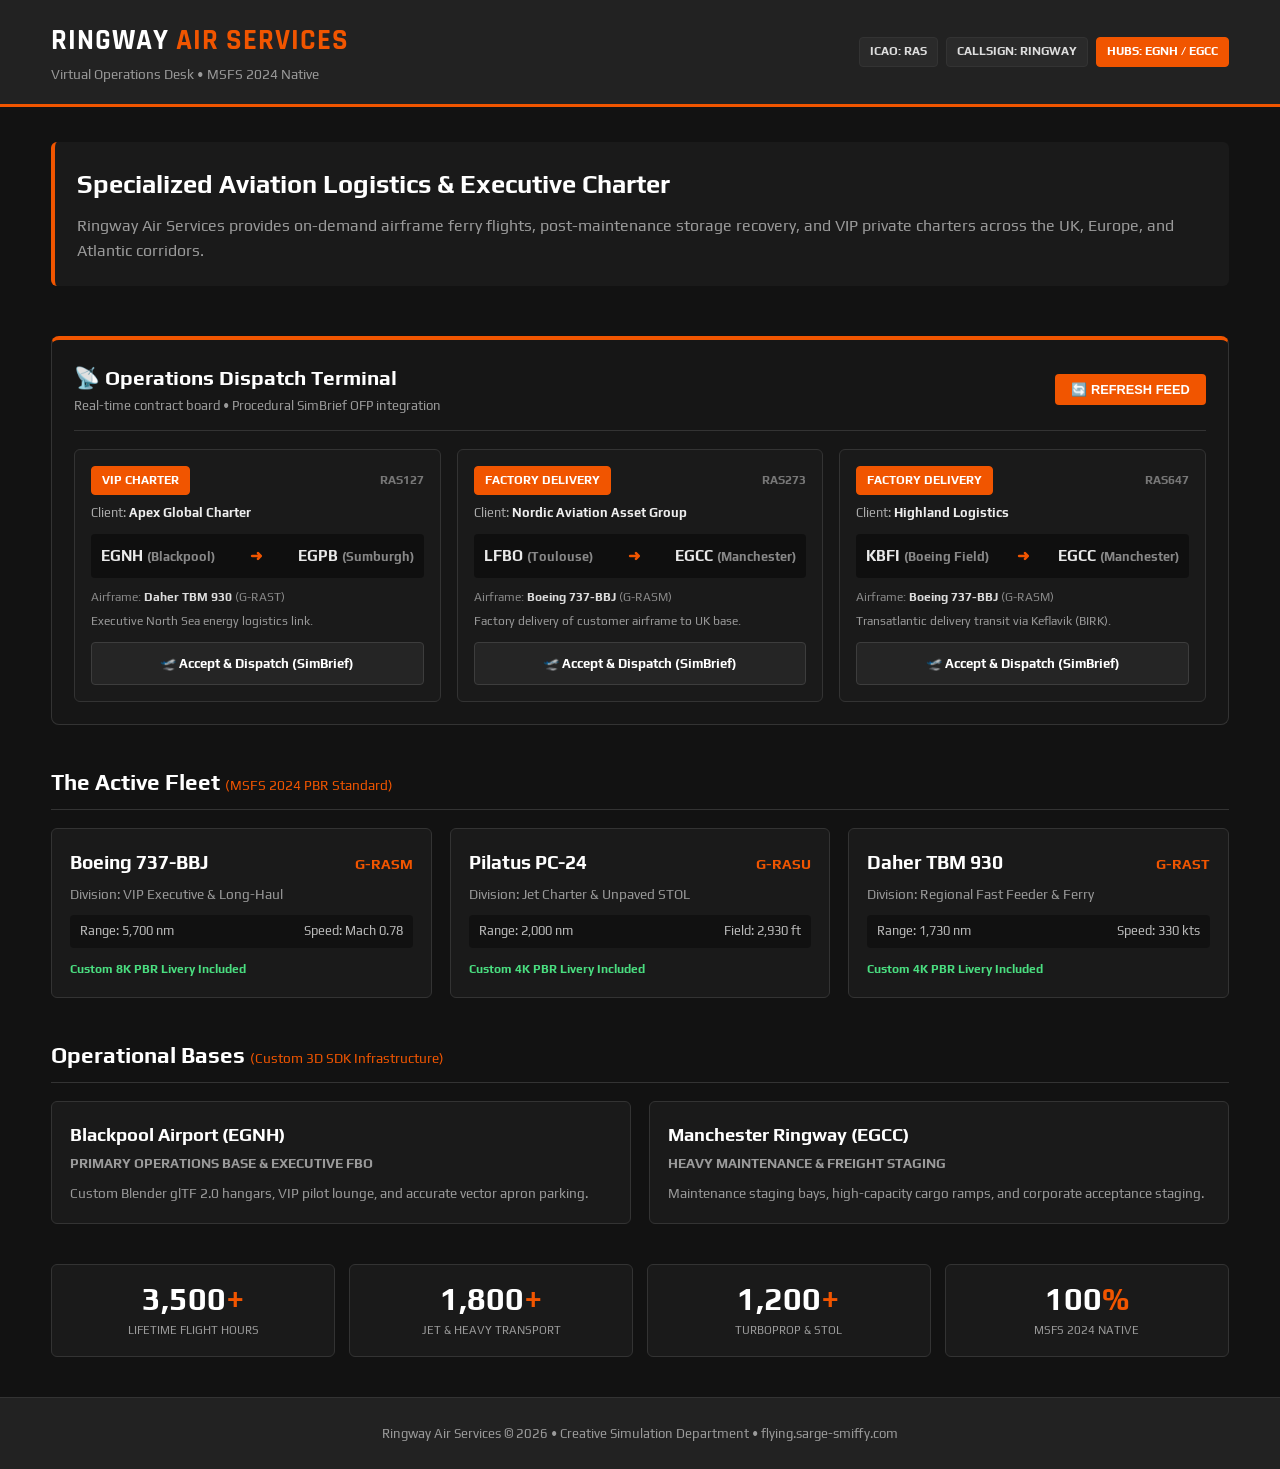
==== index.html @ 533b8bbf "Building" ====
<!DOCTYPE html>
<html lang="en-GB">
<head>
  <meta charset="UTF-8">
  <meta name="viewport" content="width=device-width, initial-scale=1.0">
  <title>Ringway Air Services | Virtual Operations &amp; Dispatch Hub</title>
  <link rel="preconnect" href="https://fonts.googleapis.com">
  <link rel="preconnect" href="https://fonts.gstatic.com" crossorigin>
  <link href="https://fonts.googleapis.com/css2?family=Play:wght@400;700&family=Rajdhani:wght@600;700&display=swap" rel="stylesheet">
  <link rel="stylesheet" href="css/style.css">
</head>
<body>

  <!-- Masthead -->
  <header>
    <div class="container nav-bar">
      <div class="brand">
        <h1>RINGWAY <span>AIR SERVICES</span></h1>
        <p>Virtual Operations Desk &bull; MSFS 2024 Native</p>
      </div>
      <div class="nav-badges">
        <span class="badge">ICAO: RAS</span>
        <span class="badge">Callsign: RINGWAY</span>
        <span class="badge badge-accent">Hubs: EGNH / EGCC</span>
      </div>
    </div>
  </header>

  <main class="container">
    
    <!-- Hero / B2B Contractor Statement -->
    <section class="hero-section">
      <div class="hero-content">
        <h2>Specialized Aviation Logistics &amp; Executive Charter</h2>
        <p>Ringway Air Services provides on-demand airframe ferry flights, post-maintenance storage recovery, and VIP private charters across the UK, Europe, and Atlantic corridors.</p>
      </div>
    </section>

    <!-- Pillar 3: Automated Dispatch Desk -->
    <section class="terminal-container">
      <div class="terminal-header">
        <div>
          <h3>📡 Operations Dispatch Terminal</h3>
          <p>Real-time contract board &bull; Procedural SimBrief OFP integration</p>
        </div>
        <button id="refresh-btn" class="btn-primary" onclick="generateContracts()">🔄 Refresh Feed</button>
      </div>
      <div id="contract-grid" class="contract-grid">
        <!-- Injected via dispatch.js -->
      </div>
    </section>

    <!-- Pillar 1: Fleet Showcase & Paint Bay -->
    <section class="section-block">
      <h3 class="section-title">The Active Fleet <span>(MSFS 2024 PBR Standard)</span></h3>
      <div class="fleet-grid">
        
        <div class="fleet-card">
          <div class="fleet-header">
            <h4>Boeing 737-BBJ</h4>
            <span class="fleet-reg">G-RASM</span>
          </div>
          <p class="fleet-role">Division: VIP Executive &amp; Long-Haul</p>
          <div class="fleet-specs">
            <span>Range: 5,700 nm</span>
            <span>Speed: Mach 0.78</span>
          </div>
          <div class="download-badge">Custom 8K PBR Livery Included</div>
        </div>

        <div class="fleet-card">
          <div class="fleet-header">
            <h4>Pilatus PC-24</h4>
            <span class="fleet-reg">G-RASU</span>
          </div>
          <p class="fleet-role">Division: Jet Charter &amp; Unpaved STOL</p>
          <div class="fleet-specs">
            <span>Range: 2,000 nm</span>
            <span>Field: 2,930 ft</span>
          </div>
          <div class="download-badge">Custom 4K PBR Livery Included</div>
        </div>

        <div class="fleet-card">
          <div class="fleet-header">
            <h4>Daher TBM 930</h4>
            <span class="fleet-reg">G-RAST</span>
          </div>
          <p class="fleet-role">Division: Regional Fast Feeder &amp; Ferry</p>
          <div class="fleet-specs">
            <span>Range: 1,730 nm</span>
            <span>Speed: 330 kts</span>
          </div>
          <div class="download-badge">Custom 4K PBR Livery Included</div>
        </div>

      </div>
    </section>

    <!-- Pillar 2: Scenery Radar -->
    <section class="section-block">
      <h3 class="section-title">Operational Bases <span>(Custom 3D SDK Infrastructure)</span></h3>
      <div class="scenery-grid">
        <div class="scenery-card">
          <h4>Blackpool Airport (EGNH)</h4>
          <p class="scenery-type">Primary Operations Base &amp; Executive FBO</p>
          <p>Custom Blender glTF 2.0 hangars, VIP pilot lounge, and accurate vector apron parking.</p>
        </div>
        <div class="scenery-card">
          <h4>Manchester Ringway (EGCC)</h4>
          <p class="scenery-type">Heavy Maintenance &amp; Freight Staging</p>
          <p>Maintenance staging bays, high-capacity cargo ramps, and corporate acceptance staging.</p>
        </div>
      </div>
    </section>

    <!-- Flight Telemetry & Pedigree -->
    <section class="stats-panel">
      <div class="stat-item">
        <div class="stat-num">3,500<span>+</span></div>
        <div class="stat-label">Lifetime Flight Hours</div>
      </div>
      <div class="stat-item">
        <div class="stat-num">1,800<span>+</span></div>
        <div class="stat-label">Jet &amp; Heavy Transport</div>
      </div>
      <div class="stat-item">
        <div class="stat-num">1,200<span>+</span></div>
        <div class="stat-label">Turboprop &amp; STOL</div>
      </div>
      <div class="stat-item">
        <div class="stat-num">100<span>%</span></div>
        <div class="stat-label">MSFS 2024 Native</div>
      </div>
    </section>

  </main>

  <footer>
    <div class="container">
      <p>Ringway Air Services &copy; 2026 &bull; Creative Simulation Department &bull; flying.sarge-smiffy.com</p>
    </div>
  </footer>

  <script src="js/dispatch.js"></script>
</body>
</html>
---- css/style.css ----
:root {
  --ras-orange: #F15500;
  --ras-orange-hover: #d14900;
  --ras-charcoal: #222222;
  --ras-bg: #121212;
  --ras-surface: #1a1a1a;
  --ras-border: #333333;
  --ras-text: #EAEAEA;
  --ras-muted: #9A9A9A;
}

* { box-sizing: border-box; margin: 0; padding: 0; }
body {
  background-color: var(--ras-bg);
  color: var(--ras-text);
  font-family: 'Play', sans-serif;
  line-height: 1.6;
}

.container { width: 92%; max-width: 1200px; margin: 0 auto; }

/* Header */
header {
  background: var(--ras-charcoal);
  border-bottom: 3px solid var(--ras-orange);
  padding: 18px 0;
}
.nav-bar {
  display: flex;
  justify-content: space-between;
  align-items: center;
  flex-wrap: wrap;
  gap: 15px;
}
.brand h1 {
  font-family: 'Rajdhani', sans-serif;
  font-size: 1.8rem;
  font-weight: 700;
  color: #FFF;
  letter-spacing: 1px;
}
.brand h1 span { color: var(--ras-orange); }
.brand p { font-size: 0.85rem; color: var(--ras-muted); }

.nav-badges { display: flex; gap: 8px; flex-wrap: wrap; }
.badge {
  background: #2a2a2a;
  border: 1px solid var(--ras-border);
  color: #DDD;
  padding: 4px 10px;
  border-radius: 4px;
  font-size: 0.75rem;
  font-weight: 700;
  text-transform: uppercase;
}
.badge-accent { background: var(--ras-orange); color: #FFF; border-color: var(--ras-orange); }

/* Hero */
.hero-section {
  padding: 35px 0 20px;
}
.hero-content {
  background: var(--ras-surface);
  border-left: 4px solid var(--ras-orange);
  padding: 22px;
  border-radius: 6px;
}
.hero-content h2 { font-size: 1.6rem; color: #FFF; margin-bottom: 8px; }
.hero-content p { font-size: 1rem; color: var(--ras-muted); }

/* Terminal */
.terminal-container {
  background: #161616;
  border: 1px solid var(--ras-border);
  border-top: 4px solid var(--ras-orange);
  border-radius: 8px;
  padding: 22px;
  margin: 30px 0;
}
.terminal-header {
  display: flex;
  justify-content: space-between;
  align-items: center;
  border-bottom: 1px solid var(--ras-border);
  padding-bottom: 14px;
  margin-bottom: 18px;
  flex-wrap: wrap;
  gap: 10px;
}
.terminal-header h3 { font-size: 1.3rem; color: #FFF; }
.terminal-header p { font-size: 0.82rem; color: var(--ras-muted); }

.btn-primary {
  background: var(--ras-orange);
  color: #FFF;
  border: none;
  padding: 8px 16px;
  border-radius: 4px;
  font-weight: 700;
  cursor: pointer;
  font-size: 0.8rem;
  text-transform: uppercase;
  transition: background 0.2s;
}
.btn-primary:hover { background: var(--ras-orange-hover); }

.contract-grid {
  display: grid;
  grid-template-columns: repeat(auto-fit, minmax(290px, 1fr));
  gap: 16px;
}
.contract-card {
  background: var(--ras-surface);
  border: 1px solid var(--ras-border);
  border-radius: 6px;
  padding: 16px;
  display: flex;
  flex-direction: column;
  justify-content: space-between;
}
.route-box {
  background: #0f0f0f;
  padding: 10px;
  border-radius: 4px;
  margin: 10px 0;
  display: flex;
  justify-content: space-between;
  font-weight: 700;
  font-size: 0.95rem;
}
.btn-dispatch {
  display: block;
  text-align: center;
  background: #252525;
  color: #FFF;
  text-decoration: none;
  padding: 10px;
  border-radius: 4px;
  font-weight: 700;
  font-size: 0.82rem;
  margin-top: 12px;
  border: 1px solid #3d3d3d;
  transition: background 0.2s;
}
.btn-dispatch:hover { background: var(--ras-orange); border-color: var(--ras-orange); }

/* Fleet & Scenery Grids */
.section-block { margin: 40px 0; }
.section-title {
  font-size: 1.4rem;
  color: #FFF;
  margin-bottom: 18px;
  border-bottom: 1px solid var(--ras-border);
  padding-bottom: 8px;
}
.section-title span { font-size: 0.85rem; color: var(--ras-orange); font-weight: 400; }

.fleet-grid, .scenery-grid {
  display: grid;
  grid-template-columns: repeat(auto-fit, minmax(280px, 1fr));
  gap: 18px;
}
.fleet-card, .scenery-card {
  background: var(--ras-surface);
  border: 1px solid var(--ras-border);
  border-radius: 6px;
  padding: 18px;
  transition: transform 0.2s, border-color 0.2s;
}
.fleet-card:hover, .scenery-card:hover {
  transform: translateY(-3px);
  border-color: var(--ras-orange);
}
.fleet-header { display: flex; justify-content: space-between; align-items: baseline; margin-bottom: 6px; }
.fleet-header h4 { font-size: 1.2rem; color: #FFF; }
.fleet-reg { color: var(--ras-orange); font-weight: 700; font-size: 0.9rem; }
.fleet-role { font-size: 0.85rem; color: var(--ras-muted); margin-bottom: 10px; }
.fleet-specs { display: flex; justify-content: space-between; font-size: 0.8rem; color: #BBB; background: #111; padding: 6px 10px; border-radius: 4px; margin-bottom: 12px; }
.download-badge { font-size: 0.75rem; color: #4ade80; font-weight: 700; }

.scenery-card h4 { font-size: 1.15rem; color: #FFF; margin-bottom: 4px; }
.scenery-type { font-size: 0.8rem; color: var(--ras-orange); font-weight: 700; margin-bottom: 8px; text-transform: uppercase; }
.scenery-card p { font-size: 0.85rem; color: var(--ras-muted); }

/* Stats */
.stats-panel {
  display: grid;
  grid-template-columns: repeat(auto-fit, minmax(180px, 1fr));
  gap: 14px;
  margin: 35px 0;
  text-align: center;
}
.stat-item {
  background: var(--ras-surface);
  padding: 16px;
  border-radius: 6px;
  border: 1px solid var(--ras-border);
}
.stat-num { font-size: 2rem; font-weight: 700; color: #FFF; line-height: 1.1; }
.stat-num span { color: var(--ras-orange); }
.stat-label { font-size: 0.72rem; color: var(--ras-muted); text-transform: uppercase; margin-top: 5px; }

footer {
  background: var(--ras-charcoal);
  border-top: 1px solid var(--ras-border);
  padding: 25px 0;
  text-align: center;
  font-size: 0.82rem;
  color: var(--ras-muted);
  margin-top: 40px;
}
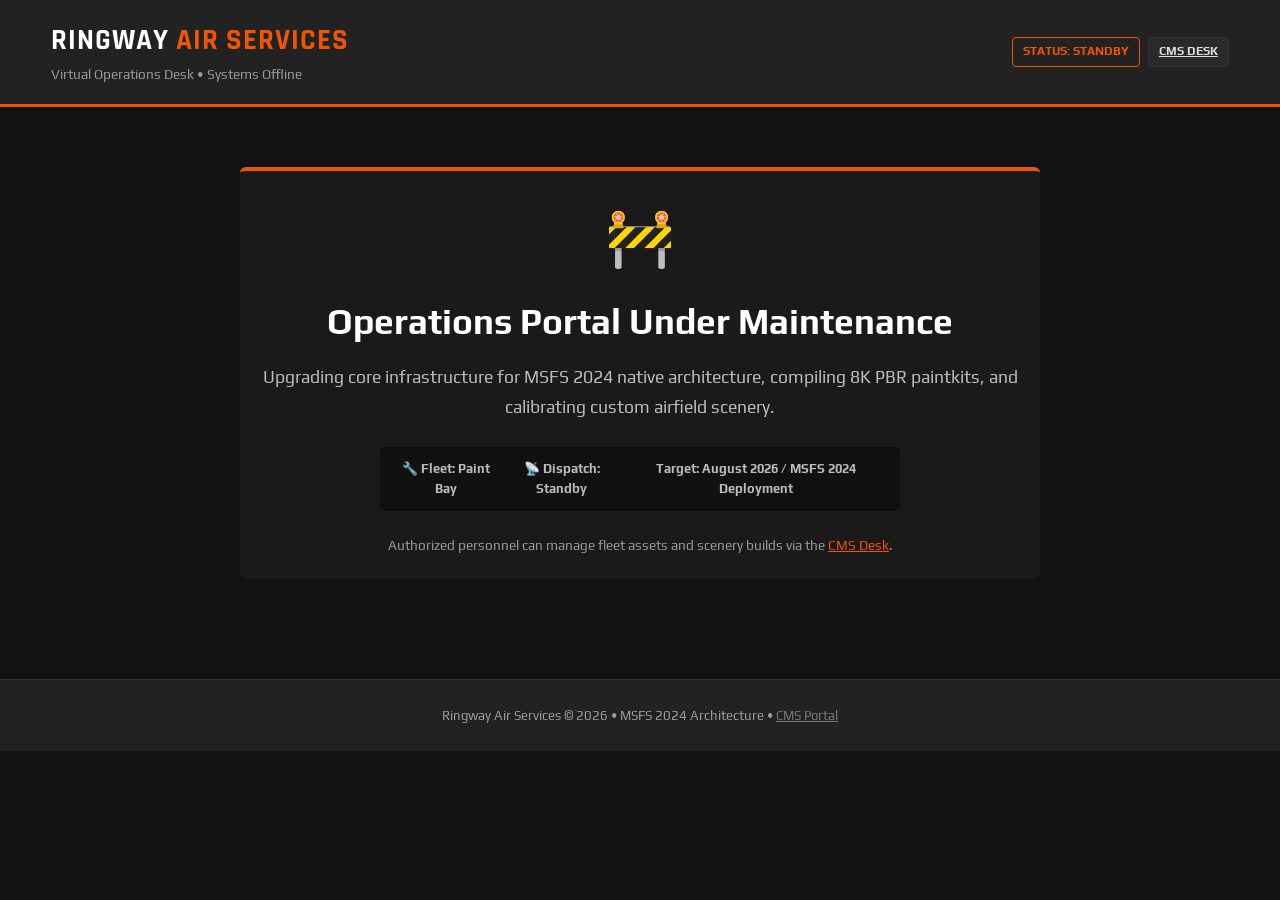
==== commit 4e563ea6: "Added-Maintenance Mode" ====
--- a/index.html
+++ b/index.html
@@ -3,7 +3,7 @@
 <head>
   <meta charset="UTF-8">
   <meta name="viewport" content="width=device-width, initial-scale=1.0">
-  <title>Ringway Air Services | Virtual Operations &amp; Dispatch Hub</title>
+  <title>Ringway Air Services | Virtual Operations Hub</title>
   <link rel="preconnect" href="https://fonts.googleapis.com">
   <link rel="preconnect" href="https://fonts.gstatic.com" crossorigin>
   <link href="https://fonts.googleapis.com/css2?family=Play:wght@400;700&family=Rajdhani:wght@600;700&display=swap" rel="stylesheet">
@@ -15,133 +15,137 @@
   <header>
     <div class="container nav-bar">
       <div class="brand">
-        <h1>RINGWAY <span>AIR SERVICES</span></h1>
-        <p>Virtual Operations Desk &bull; MSFS 2024 Native</p>
+        <a href="/" style="text-decoration:none; color:inherit;">
+          <h1>RINGWAY <span>AIR SERVICES</span></h1>
+        </a>
+        <p id="site-subtitle">Virtual Operations Desk &bull; MSFS 2024</p>
       </div>
       <div class="nav-badges">
-        <span class="badge">ICAO: RAS</span>
-        <span class="badge">Callsign: RINGWAY</span>
-        <span class="badge badge-accent">Hubs: EGNH / EGCC</span>
+        <span id="system-status-badge" class="badge badge-accent">STATUS: ONLINE</span>
+        <a href="/admin/" class="badge">CMS Desk</a>
       </div>
     </div>
   </header>
 
-  <main class="container">
-    
-    <!-- Hero / B2B Contractor Statement -->
-    <section class="hero-section">
-      <div class="hero-content">
-        <h2>Specialized Aviation Logistics &amp; Executive Charter</h2>
-        <p>Ringway Air Services provides on-demand airframe ferry flights, post-maintenance storage recovery, and VIP private charters across the UK, Europe, and Atlantic corridors.</p>
+  <!-- 1. Maintenance Screen (Controlled by CMS) -->
+  <section id="maintenance-view" class="container" style="display: none; padding: 60px 0;">
+    <div class="hero-content" style="max-width: 800px; margin: 0 auto; text-align: center; border-left: none; border-top: 4px solid var(--ras-orange);">
+      <div style="font-size: 3.5rem; margin-bottom: 12px;">🚧</div>
+      <h2 id="maint-headline" style="font-size: 2.2rem; margin-bottom: 12px;">Operations Portal Under Maintenance</h2>
+      <p id="maint-notice" style="font-size: 1.1rem; color: #BBB; margin-bottom: 24px; line-height: 1.7;"></p>
+      
+      <div class="fleet-specs" style="justify-content: space-around; max-width: 520px; margin: 0 auto 24px; padding: 12px; font-weight: bold;">
+        <span>🔧 Fleet: Paint Bay</span>
+        <span>📡 Dispatch: Standby</span>
+        <span id="maint-rts">Target: MSFS 2024</span>
       </div>
-    </section>
 
-    <!-- Pillar 3: Automated Dispatch Desk -->
-    <section class="terminal-container">
-      <div class="terminal-header">
-        <div>
-          <h3>📡 Operations Dispatch Terminal</h3>
-          <p>Real-time contract board &bull; Procedural SimBrief OFP integration</p>
+      <p style="font-size: 0.85rem; color: var(--ras-muted);">
+        Authorized personnel can manage fleet assets and scenery builds via the <a href="/admin/" style="color: var(--ras-orange);">CMS Desk</a>.
+      </p>
+    </div>
+  </section>
+
+  <!-- 2. Live Operations Hub (Hidden when Maintenance is ON) -->
+  <div id="live-portal-view" style="display: none;">
+    <main class="container">
+      
+      <section class="hero-section">
+        <div class="hero-content">
+          <h2>Specialized Aviation Logistics &amp; Executive Charter</h2>
+          <p>Ringway Air Services provides on-demand airframe ferry flights, post-maintenance storage recovery, and VIP private charters across the UK, Europe, and Atlantic corridors.</p>
         </div>
-        <button id="refresh-btn" class="btn-primary" onclick="generateContracts()">🔄 Refresh Feed</button>
-      </div>
-      <div id="contract-grid" class="contract-grid">
-        <!-- Injected via dispatch.js -->
-      </div>
-    </section>
+      </section>
 
-    <!-- Pillar 1: Fleet Showcase & Paint Bay -->
-    <section class="section-block">
-      <h3 class="section-title">The Active Fleet <span>(MSFS 2024 PBR Standard)</span></h3>
-      <div class="fleet-grid">
-        
-        <div class="fleet-card">
-          <div class="fleet-header">
-            <h4>Boeing 737-BBJ</h4>
-            <span class="fleet-reg">G-RASM</span>
+      <!-- Dispatch Desk -->
+      <section class="terminal-container">
+        <div class="terminal-header">
+          <div>
+            <h3>📡 Operations Dispatch Terminal</h3>
+            <p>Real-time contract board &bull; Procedural SimBrief OFP integration</p>
           </div>
-          <p class="fleet-role">Division: VIP Executive &amp; Long-Haul</p>
-          <div class="fleet-specs">
-            <span>Range: 5,700 nm</span>
-            <span>Speed: Mach 0.78</span>
-          </div>
-          <div class="download-badge">Custom 8K PBR Livery Included</div>
+          <button id="refresh-btn" class="btn-primary" onclick="initSite()">🔄 Refresh Feed</button>
         </div>
+        <div id="contract-grid" class="contract-grid"></div>
+      </section>
 
-        <div class="fleet-card">
-          <div class="fleet-header">
-            <h4>Pilatus PC-24</h4>
-            <span class="fleet-reg">G-RASU</span>
-          </div>
-          <p class="fleet-role">Division: Jet Charter &amp; Unpaved STOL</p>
-          <div class="fleet-specs">
-            <span>Range: 2,000 nm</span>
-            <span>Field: 2,930 ft</span>
-          </div>
-          <div class="download-badge">Custom 4K PBR Livery Included</div>
+      <!-- Active Fleet -->
+      <section class="section-block">
+        <h3 class="section-title">The Active Fleet <span>(MSFS 2024 Native PBR)</span></h3>
+        <div id="dynamic-fleet-grid" class="fleet-grid"></div>
+      </section>
+
+      <!-- Scenery Bases -->
+      <section class="section-block">
+        <h3 class="section-title">Operational Bases <span>(Custom 3D SDK Infrastructure)</span></h3>
+        <div id="dynamic-scenery-grid" class="scenery-grid"></div>
+      </section>
+
+      <!-- Stats -->
+      <section class="stats-panel">
+        <div class="stat-item">
+          <div id="stat-total-hours" class="stat-num">3,500<span>+</span></div>
+          <div class="stat-label">Lifetime Flight Hours</div>
         </div>
+        <div class="stat-item">
+          <div id="stat-jet-hours" class="stat-num">1,800<span>+</span></div>
+          <div class="stat-label">Jet &amp; Heavy Transport</div>
+        </div>
+        <div class="stat-item">
+          <div id="stat-turboprop-hours" class="stat-num">1,200<span>+</span></div>
+          <div class="stat-label">Turboprop &amp; STOL</div>
+        </div>
+        <div class="stat-item">
+          <div class="stat-num">100<span>%</span></div>
+          <div class="stat-label">MSFS 2024 Native</div>
+        </div>
+      </section>
 
-        <div class="fleet-card">
-          <div class="fleet-header">
-            <h4>Daher TBM 930</h4>
-            <span class="fleet-reg">G-RAST</span>
-          </div>
-          <p class="fleet-role">Division: Regional Fast Feeder &amp; Ferry</p>
-          <div class="fleet-specs">
-            <span>Range: 1,730 nm</span>
-            <span>Speed: 330 kts</span>
-          </div>
-          <div class="download-badge">Custom 4K PBR Livery Included</div>
-        </div>
-
-      </div>
-    </section>
-
-    <!-- Pillar 2: Scenery Radar -->
-    <section class="section-block">
-      <h3 class="section-title">Operational Bases <span>(Custom 3D SDK Infrastructure)</span></h3>
-      <div class="scenery-grid">
-        <div class="scenery-card">
-          <h4>Blackpool Airport (EGNH)</h4>
-          <p class="scenery-type">Primary Operations Base &amp; Executive FBO</p>
-          <p>Custom Blender glTF 2.0 hangars, VIP pilot lounge, and accurate vector apron parking.</p>
-        </div>
-        <div class="scenery-card">
-          <h4>Manchester Ringway (EGCC)</h4>
-          <p class="scenery-type">Heavy Maintenance &amp; Freight Staging</p>
-          <p>Maintenance staging bays, high-capacity cargo ramps, and corporate acceptance staging.</p>
-        </div>
-      </div>
-    </section>
-
-    <!-- Flight Telemetry & Pedigree -->
-    <section class="stats-panel">
-      <div class="stat-item">
-        <div class="stat-num">3,500<span>+</span></div>
-        <div class="stat-label">Lifetime Flight Hours</div>
-      </div>
-      <div class="stat-item">
-        <div class="stat-num">1,800<span>+</span></div>
-        <div class="stat-label">Jet &amp; Heavy Transport</div>
-      </div>
-      <div class="stat-item">
-        <div class="stat-num">1,200<span>+</span></div>
-        <div class="stat-label">Turboprop &amp; STOL</div>
-      </div>
-      <div class="stat-item">
-        <div class="stat-num">100<span>%</span></div>
-        <div class="stat-label">MSFS 2024 Native</div>
-      </div>
-    </section>
-
-  </main>
+    </main>
+  </div>
 
   <footer>
     <div class="container">
-      <p>Ringway Air Services &copy; 2026 &bull; Creative Simulation Department &bull; flying.sarge-smiffy.com</p>
+      <p>Ringway Air Services &copy; 2026 &bull; MSFS 2024 Architecture &bull; <a href="/admin/" style="color:#777;">CMS Portal</a></p>
     </div>
   </footer>
 
   <script src="js/dispatch.js"></script>
+  <script>
+    // System Status Switcher
+    async function checkMaintenanceMode() {
+      try {
+        const res = await fetch('/data/status.json');
+        if (res.ok) {
+          const status = await res.json();
+          const maintView = document.getElementById('maintenance-view');
+          const liveView = document.getElementById('live-portal-view');
+          const badge = document.getElementById('system-status-badge');
+
+          if (status.maintenance_active) {
+            maintView.style.display = 'block';
+            liveView.style.display = 'none';
+            badge.innerText = 'STATUS: STANDBY';
+            badge.style.borderColor = 'var(--ras-orange)';
+            badge.style.color = 'var(--ras-orange)';
+            badge.style.background = '#222';
+            
+            document.getElementById('maint-headline').innerText = status.headline;
+            document.getElementById('maint-notice').innerText = status.notice;
+            document.getElementById('maint-rts').innerText = `Target: ${status.rts_estimate}`;
+            document.getElementById('site-subtitle').innerText = status.subtitle;
+          } else {
+            maintView.style.display = 'none';
+            liveView.style.display = 'block';
+            badge.innerText = 'STATUS: ONLINE';
+            badge.className = 'badge badge-accent';
+          }
+        }
+      } catch (e) {
+        document.getElementById('live-portal-view').style.display = 'block';
+      }
+    }
+    document.addEventListener("DOMContentLoaded", checkMaintenanceMode);
+  </script>
 </body>
 </html>
